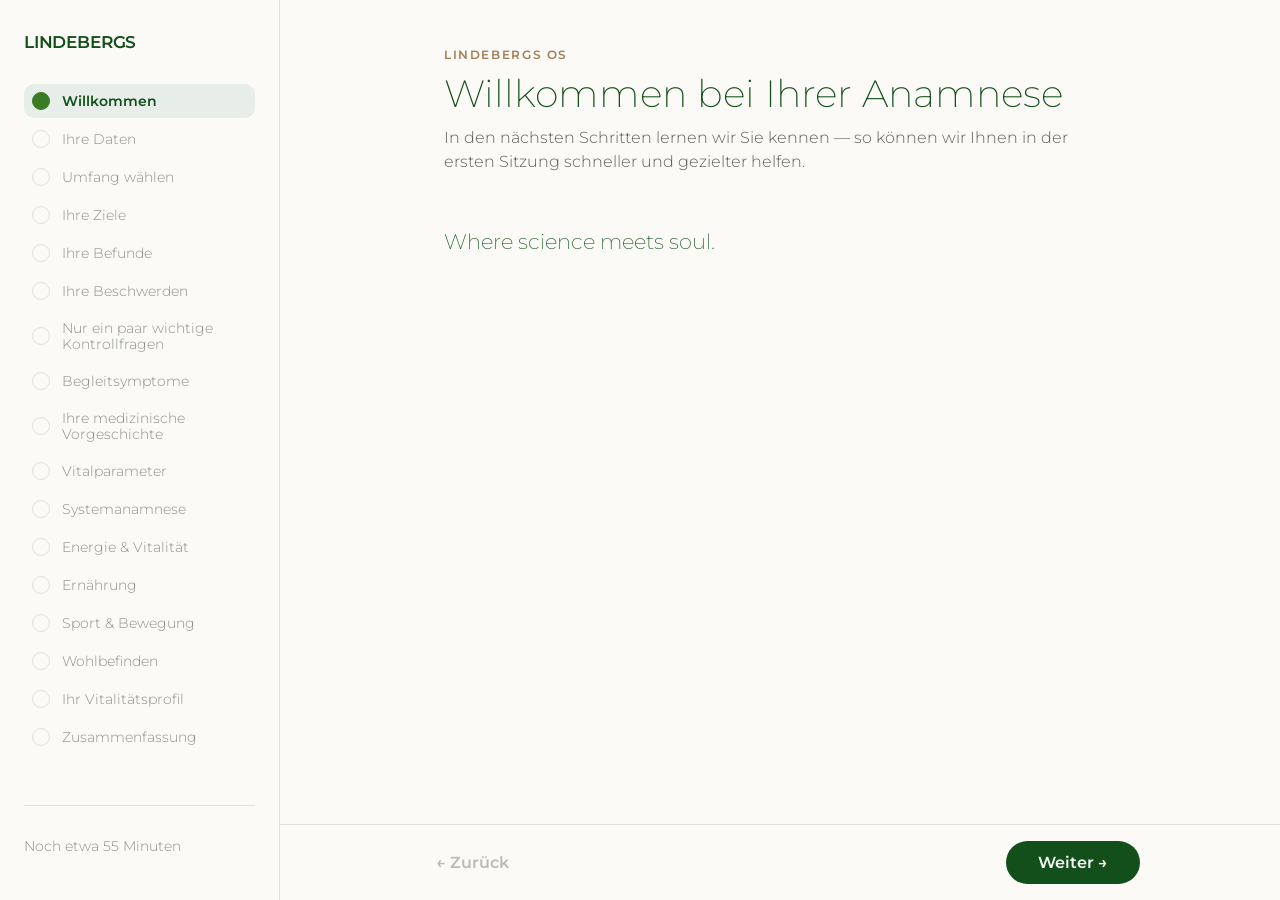
==== index.html @ a29ba661 "Basis: LindebergsOS-Anamnese-App — deterministische Anamnese + CDSS (Stand vor Supabase-Integration)" ====
<!DOCTYPE html>
<html lang="de">
<head>
<meta charset="UTF-8">
<meta name="viewport" content="width=device-width, initial-scale=1.0">
<title>Lindebergs OS — Online-Anamnese</title>
<link rel="preconnect" href="https://fonts.googleapis.com">
<link href="https://fonts.googleapis.com/css2?family=Montserrat:ital,wght@0,100;0,200;0,300;0,400;0,600;0,700&display=swap" rel="stylesheet">
<link rel="stylesheet" href="styles/tokens.css">
<link rel="stylesheet" href="styles/layout.css">
<link rel="stylesheet" href="styles/components.css">
<link rel="stylesheet" href="styles/print.css" media="print">
</head>
<body>
<div id="app"></div>
<script type="module" src="main.js"></script>
</body>
</html>
---- styles/tokens.css ----
/**
 * LINDEBERGS OS — Design Tokens
 * "Nordic Health Luxury" — extrahiert aus Brand Book 3.0
 *
 * Prinzip: ruhig, hell, organisch. Nicht dekorieren — einstimmen ("attune").
 */

:root {
  /* ── Farben — Primär (Wald-Grün) ────────────────────── */
  --color-forest-900: #0d3a13;
  --color-forest-800: #124F1A; /* Logo / Headings */
  --color-forest-700: #1c5e26;
  --color-forest-600: #275317;
  --color-forest-500: #3A7C22; /* Callouts */
  --color-forest-400: #4EA72E; /* Vital-Akzent, sparsam */

  /* ── Farben — Sekundär (Camel / Taupe, Labels) ──────── */
  --color-camel: #A07E57;
  --color-taupe: #8C7F75;

  /* ── Farben — Weicher Akzent (Salbei) ───────────────── */
  --color-sage: #648B6D;
  --color-sage-tint: #e7ede8;

  /* ── Farben — Struktur-Akzent (Terracotta, selten!) ── */
  --color-terracotta: #E97132;

  /* ── Gesundheitskonto: Rot → Gelb → Grün ────────────── */
  --color-status-red: #C4573F;
  --color-status-yellow: #D9A63C;
  --color-status-green: #4EA72E;

  /* ── Hintergrund / Oberflächen (hell, warm) ─────────── */
  --color-bg: #FBFAF7;
  --color-surface: #FFFFFF;
  --color-surface-sunken: #F3F1EB;
  --color-border: #E4E0D6;

  /* ── Text ────────────────────────────────────────────── */
  --color-text-primary: #1E241F;
  --color-text-secondary: #5B5F57;
  --color-text-muted: #8C8F87;
  --color-text-on-forest: #F7F9F4;

  /* ── Semantik / Alerts ───────────────────────────────── */
  --color-danger: #B3261E;
  --color-danger-bg: #FBECEA;
  --color-warning-bg: #FCF3E3;

  /* ── Typografie ──────────────────────────────────────── */
  --font-family: 'Montserrat', -apple-system, BlinkMacSystemFont, sans-serif;
  --weight-hairline: 100;
  --weight-ultralight: 200;
  --weight-light: 300;
  --weight-regular: 400;
  --weight-semibold: 600;

  --tracking-label: 0.14em;
  --tracking-tight: -0.01em;

  --text-display: 2.4rem;
  --text-h1: 1.7rem;
  --text-h2: 1.3rem;
  --text-h3: 1.05rem;
  --text-body: 1rem;
  --text-small: 0.85rem;
  --text-label: 0.72rem;

  /* ── Radii / Spacing — organisch, weich ─────────────── */
  --radius-sm: 10px;
  --radius-md: 18px;
  --radius-lg: 28px;
  --radius-pill: 999px;

  --space-1: 4px;
  --space-2: 8px;
  --space-3: 12px;
  --space-4: 16px;
  --space-5: 24px;
  --space-6: 32px;
  --space-7: 48px;
  --space-8: 64px;

  --shadow-soft: 0 2px 16px rgba(18, 79, 26, 0.06);
  --shadow-lift: 0 8px 32px rgba(18, 79, 26, 0.10);

  --max-width: 720px;
}

@media (prefers-color-scheme: dark) {
  :root {
    --color-bg: #12140F;
    --color-surface: #1A1E17;
    --color-surface-sunken: #21261D;
    --color-border: #2E332A;
    --color-text-primary: #F2F4EE;
    --color-text-secondary: #C7CBC0;
    --color-text-muted: #8C9086;
    --color-sage-tint: #232a25;
  }
}

:root[data-theme="dark"] {
  --color-bg: #12140F;
  --color-surface: #1A1E17;
  --color-surface-sunken: #21261D;
  --color-border: #2E332A;
  --color-text-primary: #F2F4EE;
  --color-text-secondary: #C7CBC0;
  --color-text-muted: #8C9086;
  --color-sage-tint: #232a25;
}

:root[data-theme="light"] {
  --color-bg: #FBFAF7;
  --color-surface: #FFFFFF;
  --color-surface-sunken: #F3F1EB;
  --color-border: #E4E0D6;
  --color-text-primary: #1E241F;
  --color-text-secondary: #5B5F57;
  --color-text-muted: #8C8F87;
  --color-sage-tint: #e7ede8;
}
---- styles/layout.css ----
/**
 * LINDEBERGS OS — Layout
 * Mobile-first, ruhiges Grid, viel Weißraum.
 */

* { box-sizing: border-box; }

html, body {
  margin: 0;
  padding: 0;
  background: var(--color-bg);
  color: var(--color-text-primary);
  font-family: var(--font-family);
  font-weight: var(--weight-light);
  -webkit-font-smoothing: antialiased;
}

#app {
  min-height: 100vh;
  display: flex;
  flex-direction: column;
}

.app-shell {
  display: flex;
  flex: 1;
  min-height: 100vh;
}

/* ── Sidebar (Desktop) ───────────────────────────────────── */
.app-sidebar {
  display: none;
  flex-direction: column;
  width: 280px;
  flex-shrink: 0;
  padding: var(--space-6) var(--space-5);
  border-right: 1px solid var(--color-border);
  position: sticky;
  top: 0;
  height: 100vh;
  overflow-y: auto;
}

.app-logo {
  font-weight: var(--weight-semibold);
  font-size: var(--text-h3);
  color: var(--color-forest-800);
  letter-spacing: var(--tracking-tight);
  margin-bottom: var(--space-6);
}

.sidebar-nav {
  display: flex;
  flex-direction: column;
  gap: var(--space-1);
  flex: 1;
}

.sidebar-nav__item {
  display: flex;
  align-items: center;
  gap: var(--space-3);
  padding: var(--space-2) var(--space-2);
  border-radius: var(--radius-sm);
  font-size: var(--text-small);
  color: var(--color-text-muted);
}
.sidebar-nav__item--current {
  color: var(--color-forest-800);
  font-weight: var(--weight-semibold);
  background: var(--color-sage-tint);
}
.sidebar-nav__item--done {
  color: var(--color-text-secondary);
}
.sidebar-nav__marker {
  width: 18px;
  height: 18px;
  border-radius: 50%;
  border: 1.5px solid var(--color-border);
  flex-shrink: 0;
  display: flex;
  align-items: center;
  justify-content: center;
  font-size: 11px;
}
.sidebar-nav__item--current .sidebar-nav__marker {
  border-color: var(--color-forest-500);
  background: var(--color-forest-500);
  color: white;
}
.sidebar-nav__item--done .sidebar-nav__marker {
  border-color: var(--color-sage);
  background: var(--color-sage);
  color: white;
}

.sidebar-footer {
  margin-top: var(--space-6);
  padding-top: var(--space-5);
  border-top: 1px solid var(--color-border);
}

/* ── Mobile top bar (fallback below sidebar breakpoint) ──── */
.app-header {
  position: sticky;
  top: 0;
  z-index: 20;
  background: var(--color-bg);
  border-bottom: 1px solid var(--color-border);
  padding: var(--space-4) var(--space-5);
}

.app-header__row {
  display: flex;
  align-items: center;
  justify-content: space-between;
  gap: var(--space-4);
}

.app-content-col {
  flex: 1;
  display: flex;
  flex-direction: column;
  min-width: 0;
}

.app-main {
  flex: 1;
  width: 100%;
  max-width: var(--max-width);
  margin: 0 auto;
  padding: var(--space-6) var(--space-5) var(--space-8);
}

.app-footer-nav {
  position: sticky;
  bottom: 0;
  background: var(--color-bg);
  border-top: 1px solid var(--color-border);
  padding: var(--space-4) var(--space-5);
}

.app-footer-nav__row {
  max-width: var(--max-width);
  margin: 0 auto;
  display: flex;
  align-items: center;
  justify-content: space-between;
  gap: var(--space-3);
}

@media (min-width: 900px) {
  .app-sidebar { display: flex; }
  .app-header { display: none; }
}

.step-header {
  margin-bottom: var(--space-6);
}

.step-eyebrow {
  font-size: var(--text-label);
  font-weight: var(--weight-semibold);
  letter-spacing: var(--tracking-label);
  text-transform: uppercase;
  color: var(--color-camel);
  margin-bottom: var(--space-2);
}

.step-title {
  font-size: var(--text-h1);
  font-weight: var(--weight-ultralight);
  color: var(--color-forest-800);
  margin: 0 0 var(--space-2);
  line-height: 1.25;
}

.step-subtitle {
  font-size: var(--text-body);
  font-weight: var(--weight-light);
  color: var(--color-text-secondary);
  margin: 0;
  line-height: 1.5;
}

.section-stack {
  display: flex;
  flex-direction: column;
  gap: var(--space-6);
}

.field-stack {
  display: flex;
  flex-direction: column;
  gap: var(--space-5);
}

@media (min-width: 640px) {
  .app-main { padding-top: var(--space-7); }
  .step-title { font-size: var(--text-display); }
}
---- styles/components.css ----
/**
 * LINDEBERGS OS — Components
 * Weiche, organische Formen. Kein hartes Schatten-Design.
 */

/* ── Gesundheitskonto-Fortschrittsbalken (Rot→Gelb→Grün) ── */
.progress-track {
  height: 6px;
  border-radius: var(--radius-pill);
  background: var(--color-surface-sunken);
  overflow: hidden;
}
.progress-fill {
  height: 100%;
  border-radius: var(--radius-pill);
  background: linear-gradient(90deg, var(--color-status-red), var(--color-status-yellow) 55%, var(--color-status-green));
  transition: width 0.4s ease;
}
.progress-label {
  font-size: var(--text-label);
  color: var(--color-text-muted);
  letter-spacing: var(--tracking-label);
  text-transform: uppercase;
  margin-top: var(--space-2);
  display: flex;
  justify-content: space-between;
}

/* ── Karten ──────────────────────────────────────────────── */
.card {
  background: var(--color-surface);
  border: 1px solid var(--color-border);
  border-radius: var(--radius-lg);
  padding: var(--space-5);
  box-shadow: var(--shadow-soft);
}
.card--sunken {
  background: var(--color-surface-sunken);
  border: none;
}

/* ── Buttons ─────────────────────────────────────────────── */
.btn {
  font-family: var(--font-family);
  font-weight: var(--weight-semibold);
  font-size: var(--text-body);
  border-radius: var(--radius-pill);
  padding: var(--space-3) var(--space-6);
  border: none;
  cursor: pointer;
  transition: transform 0.15s ease, background 0.15s ease, opacity 0.15s ease;
  display: inline-flex;
  align-items: center;
  justify-content: center;
  gap: var(--space-2);
}
.btn:active { transform: scale(0.98); }
.btn:disabled { opacity: 0.4; cursor: not-allowed; }

.btn--primary {
  background: var(--color-forest-800);
  color: var(--color-text-on-forest);
}
.btn--primary:hover:not(:disabled) { background: var(--color-forest-700); }

.btn--ghost {
  background: transparent;
  color: var(--color-text-secondary);
  padding: var(--space-3) var(--space-4);
}
.btn--ghost:hover { color: var(--color-forest-800); }

.btn--danger {
  background: var(--color-danger);
  color: white;
}

.btn--block { width: 100%; }

/* ── Formfelder ──────────────────────────────────────────── */
label.field-label {
  display: block;
  font-size: var(--text-small);
  font-weight: var(--weight-semibold);
  color: var(--color-text-primary);
  margin-bottom: var(--space-2);
  line-height: 1.4;
}
.field-hint {
  font-size: var(--text-small);
  color: var(--color-text-muted);
  margin-top: var(--space-2);
}
.field-required::after {
  content: " *";
  color: var(--color-camel);
}

input[type="text"], input[type="email"], input[type="tel"], input[type="number"],
input[type="date"], textarea, select {
  width: 100%;
  font-family: var(--font-family);
  font-weight: var(--weight-regular);
  font-size: var(--text-body);
  color: var(--color-text-primary);
  background: var(--color-surface);
  border: 1.5px solid var(--color-border);
  border-radius: var(--radius-md);
  padding: var(--space-3) var(--space-4);
  transition: border-color 0.15s ease;
}
input:focus, textarea:focus, select:focus {
  outline: none;
  border-color: var(--color-sage);
}
textarea { resize: vertical; min-height: 90px; }

/* ── Auswahl-Kacheln (single/multi choice) ──────────────── */
.choice-grid {
  display: flex;
  flex-direction: column;
  gap: var(--space-2);
}
.choice-tile {
  display: flex;
  align-items: center;
  width: 100%;
  gap: var(--space-3);
  padding: var(--space-3) var(--space-4);
  border: 1.5px solid var(--color-border);
  border-radius: var(--radius-md);
  background: var(--color-surface);
  cursor: pointer;
  font-family: var(--font-family);
  font-weight: var(--weight-regular);
  font-size: var(--text-body);
  color: var(--color-text-primary);
  text-align: left;
  transition: border-color 0.15s ease, background 0.15s ease;
}
.choice-tile:focus-visible {
  outline: 2px solid var(--color-sage);
  outline-offset: 2px;
}
.choice-tile:hover { border-color: var(--color-sage); }
.choice-tile--selected {
  border-color: var(--color-forest-500);
  background: var(--color-sage-tint);
}
.choice-tile__mark {
  width: 20px; height: 20px;
  border-radius: var(--radius-pill);
  border: 1.5px solid var(--color-border);
  flex-shrink: 0;
  display: flex; align-items: center; justify-content: center;
}
.choice-tile--selected .choice-tile__mark {
  border-color: var(--color-forest-500);
  background: var(--color-forest-500);
}
.choice-tile--selected .choice-tile__mark::after {
  content: "";
  width: 8px; height: 8px;
  border-radius: 50%;
  background: white;
}
.choice-tile--checkbox .choice-tile__mark { border-radius: 6px; }
.choice-tile--redflag { border-color: var(--color-danger); }

/* ── VAS-Slider ──────────────────────────────────────────── */
.vas-wrap { padding: var(--space-2) 0; }
input[type="range"].vas-slider {
  width: 100%;
  accent-color: var(--color-forest-500);
  height: 6px;
}
.vas-labels {
  display: flex;
  justify-content: space-between;
  font-size: var(--text-small);
  color: var(--color-text-muted);
  margin-top: var(--space-2);
}
.vas-value {
  text-align: center;
  font-size: var(--text-h2);
  font-weight: var(--weight-ultralight);
  color: var(--color-forest-800);
  margin-bottom: var(--space-2);
}

/* ── Alerts / Red Flags ─────────────────────────────────── */
.alert-banner {
  border-radius: var(--radius-md);
  padding: var(--space-4);
  display: flex;
  gap: var(--space-3);
  align-items: flex-start;
}
.alert-banner--danger {
  background: var(--color-danger-bg);
  border: 1.5px solid var(--color-danger);
  color: var(--color-danger);
}
.alert-banner--warning {
  background: var(--color-warning-bg);
  border: 1.5px solid var(--color-status-yellow);
  color: #6b5115;
}
.alert-banner p { margin: 0; font-size: var(--text-small); line-height: 1.5; }

.emergency-overlay {
  position: fixed;
  inset: 0;
  background: rgba(20, 8, 6, 0.72);
  display: flex;
  align-items: center;
  justify-content: center;
  padding: var(--space-5);
  z-index: 100;
}
.emergency-card {
  background: var(--color-surface);
  border-radius: var(--radius-lg);
  padding: var(--space-6);
  max-width: 480px;
  text-align: center;
  box-shadow: var(--shadow-lift);
}
.emergency-card h2 { color: var(--color-danger); font-weight: var(--weight-semibold); }

/* ── Section-Label (ALL CAPS) ────────────────────────────── */
.section-label {
  font-size: var(--text-label);
  font-weight: var(--weight-semibold);
  letter-spacing: var(--tracking-label);
  text-transform: uppercase;
  color: var(--color-taupe);
}

.badge {
  display: inline-flex;
  align-items: center;
  gap: var(--space-1);
  font-size: var(--text-label);
  font-weight: var(--weight-semibold);
  letter-spacing: 0.04em;
  padding: var(--space-1) var(--space-3);
  border-radius: var(--radius-pill);
  background: var(--color-sage-tint);
  color: var(--color-sage);
}
.badge--provisional {
  background: var(--color-warning-bg);
  color: #8a6a1f;
}

.tagline {
  font-weight: var(--weight-ultralight);
  font-size: var(--text-h2);
  color: var(--color-forest-700);
  line-height: 1.4;
}
---- styles/print.css ----
/**
 * LINDEBERGS OS — Druckansicht (window.print → PDF)
 * Blendet Navigation/Steuerung aus, zeigt nur die Zusammenfassung.
 */
@media print {
  .app-sidebar,
  .app-header,
  .app-footer-nav,
  .no-print {
    display: none !important;
  }

  body {
    background: white;
  }

  .app-shell,
  .app-content-col {
    display: block;
  }

  .app-main {
    max-width: 100%;
    padding: 0;
  }

  .card,
  .card--sunken {
    box-shadow: none;
    border: 1px solid #ddd;
    break-inside: avoid;
  }

  .step-title {
    color: #124f1a;
  }

  /* Druck-Kopfzeile mit Marke */
  .app-main::before {
    content: "LINDEBERGS — Anamnese-Zusammenfassung";
    display: block;
    font-weight: 600;
    color: #124f1a;
    font-size: 14px;
    letter-spacing: 0.1em;
    margin-bottom: 16px;
    padding-bottom: 8px;
    border-bottom: 2px solid #124f1a;
  }
}
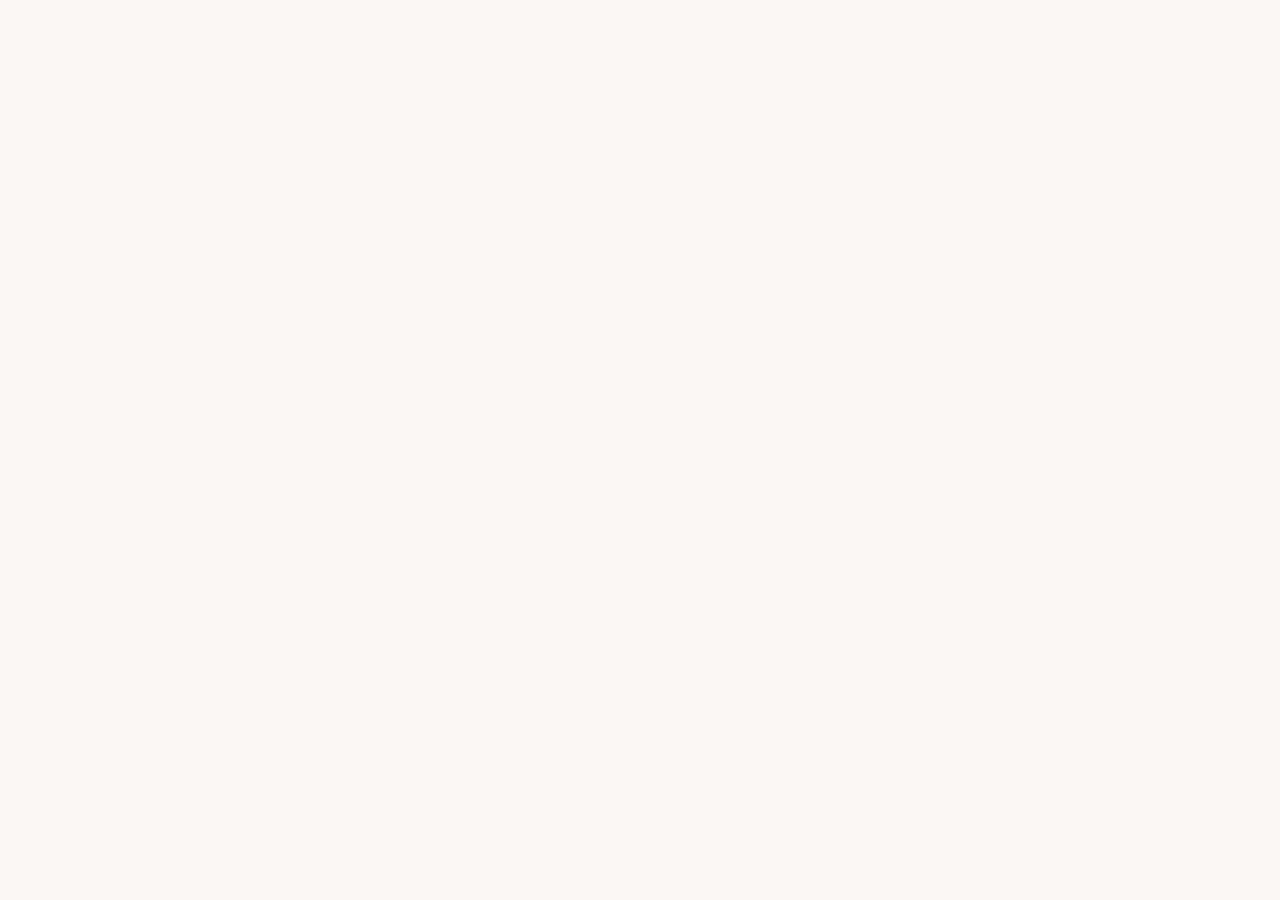
==== commit ed9b1533: "Offizielles Lindebergs Design System in die App portiert Quelle: claude.ai/design „Lindebergs Design" ====
--- a/index.html
+++ b/index.html
@@ -5,7 +5,7 @@
 <meta name="viewport" content="width=device-width, initial-scale=1.0">
 <title>Lindebergs OS — Online-Anamnese</title>
 <link rel="preconnect" href="https://fonts.googleapis.com">
-<link href="https://fonts.googleapis.com/css2?family=Montserrat:ital,wght@0,100;0,200;0,300;0,400;0,600;0,700&display=swap" rel="stylesheet">
+<link href="https://fonts.googleapis.com/css2?family=Marcellus&family=Marcellus+SC&family=Cardo:ital,wght@0,400;0,700;1,400&display=swap" rel="stylesheet">
 <link rel="stylesheet" href="styles/tokens.css">
 <link rel="stylesheet" href="styles/layout.css">
 <link rel="stylesheet" href="styles/components.css">
--- a/styles/tokens.css
+++ b/styles/tokens.css
@@ -1,75 +1,116 @@
 /**
  * LINDEBERGS OS — Design Tokens
- * "Nordic Health Luxury" — extrahiert aus Brand Book 3.0
+ * "Nordic Health Luxury" — portiert aus dem offiziellen Lindebergs Design
+ * System (claude.ai/design „Lindebergs Design System", tokens/*, Quelle:
+ * Corporate-Design-Guide Hallo.pdf).
  *
- * Prinzip: ruhig, hell, organisch. Nicht dekorieren — einstimmen ("attune").
+ * Offizielle Palette (verbindlich, 5 Farben):
+ *   #0E1919 ink · #748B74 sage (DER Akzent) · #E7E4DA bone ·
+ *   #FBF7F5 cloud · #312F2C charcoal
+ * Typografie: MARCELLUS (Display/Headings, Caps, weit gesperrt) +
+ * CARDO (Fließtext). Formsprache: architektonisch-ruhig, Pill-Buttons,
+ * diffuse Schatten wie nordisches Licht.
+ *
+ * WICHTIG: Die alten Token-NAMEN bleiben erhalten (forest/camel/terracotta …),
+ * damit kein Bestandscode bricht — sie sind auf die offizielle Palette
+ * gemappt. Neue Arbeit nutzt direkt ink/sage/bone/cloud.
+ *
+ * BEWUSSTE ABWEICHUNG: Das Design System kennt keine Statusfarben (Sage ist
+ * das einzige Signal). Für klinische Sicherheit (Red Flags, Notfall-Overlay,
+ * Gesundheitskonto Rot→Gelb→Grün) behalten wir Rot/Gelb/Grün — Patienten-
+ * sicherheit vor Markenpurismus.
  */
 
 :root {
-  /* ── Farben — Primär (Wald-Grün) ────────────────────── */
-  --color-forest-900: #0d3a13;
-  --color-forest-800: #124F1A; /* Logo / Headings */
-  --color-forest-700: #1c5e26;
-  --color-forest-600: #275317;
-  --color-forest-500: #3A7C22; /* Callouts */
-  --color-forest-400: #4EA72E; /* Vital-Akzent, sparsam */
+  /* ── Offizielle Palette (locked) ─────────────────────── */
+  --color-ink: #0E1919;
+  --color-sage: #748B74;
+  --color-bone: #E7E4DA;
+  --color-cloud: #FBF7F5;
+  --color-charcoal: #312F2C;
 
-  /* ── Farben — Sekundär (Camel / Taupe, Labels) ──────── */
-  --color-camel: #A07E57;
-  --color-taupe: #8C7F75;
+  /* Abgeleitete Skalen (aus dem Design System) */
+  --color-ink-raised: #16221E;
+  --color-ink-deep: #081210;
+  --color-sage-light: #98AC97;
+  --color-sage-pale: #DBE2D6;
+  --color-sage-deep: #50654E;
+  --color-bone-deep: #D6D2C6;
+  --color-sage-100: #DBE2D6; /* Alias für Chip-Hintergründe */
 
-  /* ── Farben — Weicher Akzent (Salbei) ───────────────── */
-  --color-sage: #648B6D;
-  --color-sage-tint: #e7ede8;
+  /* ── Legacy-Namen → offizielle Palette (nicht neu verwenden) ── */
+  --color-forest-900: var(--color-ink-deep);
+  --color-forest-800: var(--color-ink);        /* Headings */
+  --color-forest-700: #1A2A2A;                 /* Hover-Dunkel */
+  --color-forest-600: var(--color-charcoal);
+  --color-forest-500: var(--color-sage-deep);  /* Auswahl/Callouts */
+  --color-forest-400: var(--color-sage);
+  --color-camel: #6B716E;                      /* Labels → gedämpft */
+  --color-taupe: #6B716E;
+  --color-sage-tint: var(--color-sage-pale);
+  --color-terracotta: var(--color-sage-deep);  /* Abschnitts-Marker */
 
-  /* ── Farben — Struktur-Akzent (Terracotta, selten!) ── */
-  --color-terracotta: #E97132;
+  /* Semantische Kurzformen (von Inline-Styles genutzt) */
+  --color-primary: var(--color-ink);
+  --color-secondary: #6B716E;
+  --accent: var(--color-sage);
+  --accent-hover: #849A83;
+  --accent-press: var(--color-sage-deep);
+  --focus-ring: rgba(116, 139, 116, 0.45);
 
-  /* ── Gesundheitskonto: Rot → Gelb → Grün ────────────── */
+  /* ── Status (klinisch — bewusste Abweichung, s.o.) ───── */
   --color-status-red: #C4573F;
   --color-status-yellow: #D9A63C;
   --color-status-green: #4EA72E;
 
-  /* ── Hintergrund / Oberflächen (hell, warm) ─────────── */
-  --color-bg: #FBFAF7;
+  /* ── Oberflächen (Cloud-Grund, weiße Karten, Bone-Akzente) ── */
+  --color-bg: var(--color-cloud);
   --color-surface: #FFFFFF;
-  --color-surface-sunken: #F3F1EB;
-  --color-border: #E4E0D6;
+  --color-surface-sunken: #F0EDE4;
+  --color-border: #D9D5C9;
 
   /* ── Text ────────────────────────────────────────────── */
-  --color-text-primary: #1E241F;
-  --color-text-secondary: #5B5F57;
-  --color-text-muted: #8C8F87;
-  --color-text-on-forest: #F7F9F4;
+  --color-text-primary: var(--color-ink);
+  --color-text-secondary: #2C3433;
+  --color-text-muted: #6B716E;
+  --color-text-on-forest: var(--color-bone);
 
   /* ── Semantik / Alerts ───────────────────────────────── */
   --color-danger: #B3261E;
   --color-danger-bg: #FBECEA;
   --color-warning-bg: #FCF3E3;
 
-  /* ── Typografie ──────────────────────────────────────── */
-  --font-family: 'Montserrat', -apple-system, BlinkMacSystemFont, sans-serif;
-  --weight-hairline: 100;
-  --weight-ultralight: 200;
-  --weight-light: 300;
+  /* ── Typografie — zwei Serifen, keine Sans ───────────── */
+  --font-display: "Marcellus", "Cormorant Garamond", Georgia, serif;
+  --font-display-sc: "Marcellus SC", "Marcellus", Georgia, serif;
+  --font-family: "Cardo", "Iowan Old Style", Georgia, "Times New Roman", serif;
+
+  /* Beide Schriften sind Ein-Gewicht-Serifen: 400 (+ Cardo Bold 700).
+     Legacy-Gewichte bleiben als Namen erhalten, zeigen aber auf 400/700. */
+  --weight-hairline: 400;
+  --weight-ultralight: 400;
+  --weight-light: 400;
   --weight-regular: 400;
-  --weight-semibold: 600;
+  --weight-medium: 400;
+  --weight-semibold: 700;
 
-  --tracking-label: 0.14em;
+  --tracking-label: 0.18em;   /* Eyebrows/Overlines — die Lindebergs-Sperrung */
+  --tracking-wide: 0.08em;
+  --tracking-widest: 0.34em;  /* Wordmark */
   --tracking-tight: -0.01em;
 
-  --text-display: 2.4rem;
-  --text-h1: 1.7rem;
-  --text-h2: 1.3rem;
-  --text-h3: 1.05rem;
+  --text-display: 2.6rem;
+  --text-h1: 1.75rem;
+  --text-h2: 1.375rem;
+  --text-h3: 1.125rem;
   --text-body: 1rem;
-  --text-small: 0.85rem;
+  --text-small: 0.875rem;
   --text-label: 0.72rem;
 
-  /* ── Radii / Spacing — organisch, weich ─────────────── */
-  --radius-sm: 10px;
-  --radius-md: 18px;
-  --radius-lg: 28px;
+  /* ── Radii — architektonisch, nicht bubbly ───────────── */
+  --radius-sm: 8px;
+  --radius-md: 14px;
+  --radius-lg: 22px;
   --radius-pill: 999px;
 
   --space-1: 4px;
@@ -81,43 +122,66 @@
   --space-7: 48px;
   --space-8: 64px;
 
-  --shadow-soft: 0 2px 16px rgba(18, 79, 26, 0.06);
-  --shadow-lift: 0 8px 32px rgba(18, 79, 26, 0.10);
+  /* ── Schatten — diffus, warm, wie nordisches Licht ───── */
+  --shadow-soft: 0 2px 8px rgba(14, 25, 25, 0.06);
+  --shadow-lift: 0 10px 30px -12px rgba(14, 25, 25, 0.18);
+  --shadow-sage: 0 18px 40px -16px rgba(81, 102, 79, 0.42);
+
+  /* ── Motion — ruhig, nie bouncy ──────────────────────── */
+  --ease-out: cubic-bezier(0.16, 1, 0.3, 1);
+  --dur-fast: 160ms;
+  --dur-base: 320ms;
 
   --max-width: 720px;
 }
 
+/* ── Dark Theme — die Ink-Welt des Design Systems ───────── */
 @media (prefers-color-scheme: dark) {
   :root {
-    --color-bg: #12140F;
-    --color-surface: #1A1E17;
-    --color-surface-sunken: #21261D;
-    --color-border: #2E332A;
-    --color-text-primary: #F2F4EE;
-    --color-text-secondary: #C7CBC0;
-    --color-text-muted: #8C9086;
-    --color-sage-tint: #232a25;
+    --color-bg: var(--color-ink);
+    --color-surface: var(--color-ink-raised);
+    --color-surface-sunken: #1B2723;
+    --color-border: #2A342F;
+    --color-text-primary: var(--color-cloud);
+    --color-text-secondary: var(--color-bone);
+    --color-text-muted: #9AA39A;
+    --color-primary: var(--color-cloud);
+    --color-secondary: #9AA39A;
+    --color-camel: #9AA39A;
+    --color-taupe: #9AA39A;
+    --color-sage-tint: #1F2A22;
+    --color-sage-100: #1F2A22;
   }
 }
 
 :root[data-theme="dark"] {
-  --color-bg: #12140F;
-  --color-surface: #1A1E17;
-  --color-surface-sunken: #21261D;
-  --color-border: #2E332A;
-  --color-text-primary: #F2F4EE;
-  --color-text-secondary: #C7CBC0;
-  --color-text-muted: #8C9086;
-  --color-sage-tint: #232a25;
+  --color-bg: var(--color-ink);
+  --color-surface: var(--color-ink-raised);
+  --color-surface-sunken: #1B2723;
+  --color-border: #2A342F;
+  --color-text-primary: var(--color-cloud);
+  --color-text-secondary: var(--color-bone);
+  --color-text-muted: #9AA39A;
+  --color-primary: var(--color-cloud);
+  --color-secondary: #9AA39A;
+  --color-camel: #9AA39A;
+  --color-taupe: #9AA39A;
+  --color-sage-tint: #1F2A22;
+  --color-sage-100: #1F2A22;
 }
 
 :root[data-theme="light"] {
-  --color-bg: #FBFAF7;
+  --color-bg: var(--color-cloud);
   --color-surface: #FFFFFF;
-  --color-surface-sunken: #F3F1EB;
-  --color-border: #E4E0D6;
-  --color-text-primary: #1E241F;
-  --color-text-secondary: #5B5F57;
-  --color-text-muted: #8C8F87;
-  --color-sage-tint: #e7ede8;
+  --color-surface-sunken: #F0EDE4;
+  --color-border: #D9D5C9;
+  --color-text-primary: var(--color-ink);
+  --color-text-secondary: #2C3433;
+  --color-text-muted: #6B716E;
+  --color-primary: var(--color-ink);
+  --color-secondary: #6B716E;
+  --color-camel: #6B716E;
+  --color-taupe: #6B716E;
+  --color-sage-tint: var(--color-sage-pale);
+  --color-sage-100: var(--color-sage-pale);
 }
--- a/styles/layout.css
+++ b/styles/layout.css
@@ -41,11 +41,15 @@
   overflow-y: auto;
 }
 
+/* Wordmark — Marcellus, Caps, weiteste Lindebergs-Sperrung */
 .app-logo {
-  font-weight: var(--weight-semibold);
-  font-size: var(--text-h3);
-  color: var(--color-forest-800);
-  letter-spacing: var(--tracking-tight);
+  font-family: var(--font-display);
+  font-weight: var(--weight-regular);
+  font-size: var(--text-body);
+  text-transform: uppercase;
+  color: var(--color-text-primary);
+  letter-spacing: var(--tracking-widest);
+  text-indent: var(--tracking-widest);
   margin-bottom: var(--space-6);
 }
 
--- a/styles/components.css
+++ b/styles/components.css
@@ -1,7 +1,22 @@
 /**
  * LINDEBERGS OS — Components
- * Weiche, organische Formen. Kein hartes Schatten-Design.
+ * Formsprache aus dem offiziellen Design System: architektonisch-ruhig,
+ * Marcellus-Caps für Headings/Labels/Buttons, Cardo für Text, Pill-Buttons
+ * mit Sage-Glow, Hairline-Felder, diffuse Schatten.
  */
+
+/* ── Typografie-Rollen (Marcellus für alle Überschriften) ── */
+h1, h2, h3, .step-title {
+  font-family: var(--font-display);
+  font-weight: var(--weight-regular);
+  letter-spacing: 0.02em;
+  line-height: 1.18;
+}
+.step-eyebrow, .eyebrow {
+  font-family: var(--font-display);
+  text-transform: uppercase;
+  letter-spacing: var(--tracking-label);
+}
 
 /* ── Gesundheitskonto-Fortschrittsbalken (Rot→Gelb→Grün) ── */
 .progress-track {
@@ -39,36 +54,41 @@
   border: none;
 }
 
-/* ── Buttons ─────────────────────────────────────────────── */
+/* ── Buttons — die Lindebergs-Signatur-Pill (Marcellus-Caps) ── */
 .btn {
-  font-family: var(--font-family);
-  font-weight: var(--weight-semibold);
-  font-size: var(--text-body);
-  border-radius: var(--radius-pill);
-  padding: var(--space-3) var(--space-6);
-  border: none;
+  font-family: var(--font-display);
+  font-weight: var(--weight-regular);
+  font-size: 0.8rem;
+  text-transform: uppercase;
+  letter-spacing: 0.18em;
+  text-indent: 0.18em;
+  border-radius: var(--radius-pill);
+  padding: 0.85rem 1.9rem;
+  border: 1px solid transparent;
   cursor: pointer;
-  transition: transform 0.15s ease, background 0.15s ease, opacity 0.15s ease;
+  transition: transform var(--dur-fast) var(--ease-out), background var(--dur-fast) var(--ease-out), box-shadow var(--dur-base) var(--ease-out), opacity 0.15s ease;
   display: inline-flex;
   align-items: center;
   justify-content: center;
   gap: var(--space-2);
 }
-.btn:active { transform: scale(0.98); }
-.btn:disabled { opacity: 0.4; cursor: not-allowed; }
+.btn:active { transform: scale(0.99); box-shadow: none; }
+.btn:disabled { opacity: 0.45; cursor: not-allowed; }
 
 .btn--primary {
-  background: var(--color-forest-800);
-  color: var(--color-text-on-forest);
-}
-.btn--primary:hover:not(:disabled) { background: var(--color-forest-700); }
+  background: var(--accent);
+  color: var(--color-ink);
+  box-shadow: var(--shadow-sage);
+}
+.btn--primary:hover:not(:disabled) { background: var(--accent-hover); }
+.btn--primary:active:not(:disabled) { background: var(--accent-press); color: var(--color-cloud); }
 
 .btn--ghost {
   background: transparent;
   color: var(--color-text-secondary);
-  padding: var(--space-3) var(--space-4);
-}
-.btn--ghost:hover { color: var(--color-forest-800); }
+  padding: 0.85rem var(--space-4);
+}
+.btn--ghost:hover { color: var(--color-text-primary); background: rgba(14, 25, 25, 0.05); }
 
 .btn--danger {
   background: var(--color-danger);
@@ -97,21 +117,22 @@
 }
 
 input[type="text"], input[type="email"], input[type="tel"], input[type="number"],
-input[type="date"], textarea, select {
+input[type="date"], input[type="password"], textarea, select {
   width: 100%;
   font-family: var(--font-family);
   font-weight: var(--weight-regular);
   font-size: var(--text-body);
   color: var(--color-text-primary);
   background: var(--color-surface);
-  border: 1.5px solid var(--color-border);
-  border-radius: var(--radius-md);
+  border: 1px solid var(--color-border);
+  border-radius: var(--radius-sm);
   padding: var(--space-3) var(--space-4);
-  transition: border-color 0.15s ease;
+  transition: border-color 0.15s ease, box-shadow 0.15s ease;
 }
 input:focus, textarea:focus, select:focus {
   outline: none;
-  border-color: var(--color-sage);
+  border-color: var(--accent);
+  box-shadow: 0 0 0 3px var(--focus-ring);
 }
 textarea { resize: vertical; min-height: 90px; }
 
@@ -127,8 +148,8 @@
   width: 100%;
   gap: var(--space-3);
   padding: var(--space-3) var(--space-4);
-  border: 1.5px solid var(--color-border);
-  border-radius: var(--radius-md);
+  border: 1px solid var(--color-border);
+  border-radius: var(--radius-sm);
   background: var(--color-surface);
   cursor: pointer;
   font-family: var(--font-family);
@@ -183,9 +204,10 @@
 }
 .vas-value {
   text-align: center;
+  font-family: var(--font-display);
   font-size: var(--text-h2);
-  font-weight: var(--weight-ultralight);
-  color: var(--color-forest-800);
+  font-weight: var(--weight-regular);
+  color: var(--color-text-primary);
   margin-bottom: var(--space-2);
 }
 
@@ -229,26 +251,29 @@
 }
 .emergency-card h2 { color: var(--color-danger); font-weight: var(--weight-semibold); }
 
-/* ── Section-Label (ALL CAPS) ────────────────────────────── */
+/* ── Section-Label — Marcellus-Eyebrow (Lindebergs-Sperrung) ── */
 .section-label {
+  font-family: var(--font-display);
   font-size: var(--text-label);
-  font-weight: var(--weight-semibold);
+  font-weight: var(--weight-regular);
   letter-spacing: var(--tracking-label);
   text-transform: uppercase;
-  color: var(--color-taupe);
+  color: var(--color-text-muted);
 }
 
 .badge {
   display: inline-flex;
   align-items: center;
   gap: var(--space-1);
+  font-family: var(--font-display);
   font-size: var(--text-label);
-  font-weight: var(--weight-semibold);
-  letter-spacing: 0.04em;
+  font-weight: var(--weight-regular);
+  letter-spacing: 0.1em;
+  text-transform: uppercase;
   padding: var(--space-1) var(--space-3);
   border-radius: var(--radius-pill);
   background: var(--color-sage-tint);
-  color: var(--color-sage);
+  color: var(--color-sage-deep);
 }
 .badge--provisional {
   background: var(--color-warning-bg);
@@ -256,8 +281,65 @@
 }
 
 .tagline {
-  font-weight: var(--weight-ultralight);
+  font-family: var(--font-family);
+  font-style: italic;
+  font-weight: var(--weight-regular);
   font-size: var(--text-h2);
-  color: var(--color-forest-700);
+  color: var(--color-sage-deep);
   line-height: 1.4;
 }
+
+/* ── Auth-Gate (Anmelden / Registrieren) ─────────────────── */
+.auth-seite {
+  min-height: 100vh;
+  display: flex;
+  align-items: center;
+  justify-content: center;
+  padding: var(--space-6);
+  background: var(--color-bg);
+}
+.auth-card {
+  width: 100%;
+  max-width: 420px;
+  display: flex;
+  flex-direction: column;
+  gap: var(--space-4);
+  text-align: center;
+}
+.auth-card .app-logo { margin: 0 auto; }
+.auth-form {
+  display: flex;
+  flex-direction: column;
+  gap: var(--space-4);
+  text-align: left;
+  margin-top: var(--space-2);
+}
+.auth-feld input { margin-top: var(--space-2); }
+.auth-linkreihe {
+  display: flex;
+  justify-content: center;
+  gap: var(--space-5);
+  flex-wrap: wrap;
+}
+.auth-link {
+  background: none;
+  border: none;
+  cursor: pointer;
+  font-family: var(--font-family);
+  font-size: var(--text-small);
+  color: var(--color-sage);
+  text-decoration: underline;
+  padding: 0;
+}
+.auth-link:hover { color: var(--color-forest-800); }
+.auth-meldung {
+  color: #B4432F;
+  font-size: var(--text-small);
+  margin: 0;
+}
+.auth-fuss {
+  font-size: var(--text-small);
+  color: var(--color-camel);
+  font-weight: var(--weight-light);
+  margin-top: var(--space-2);
+}
